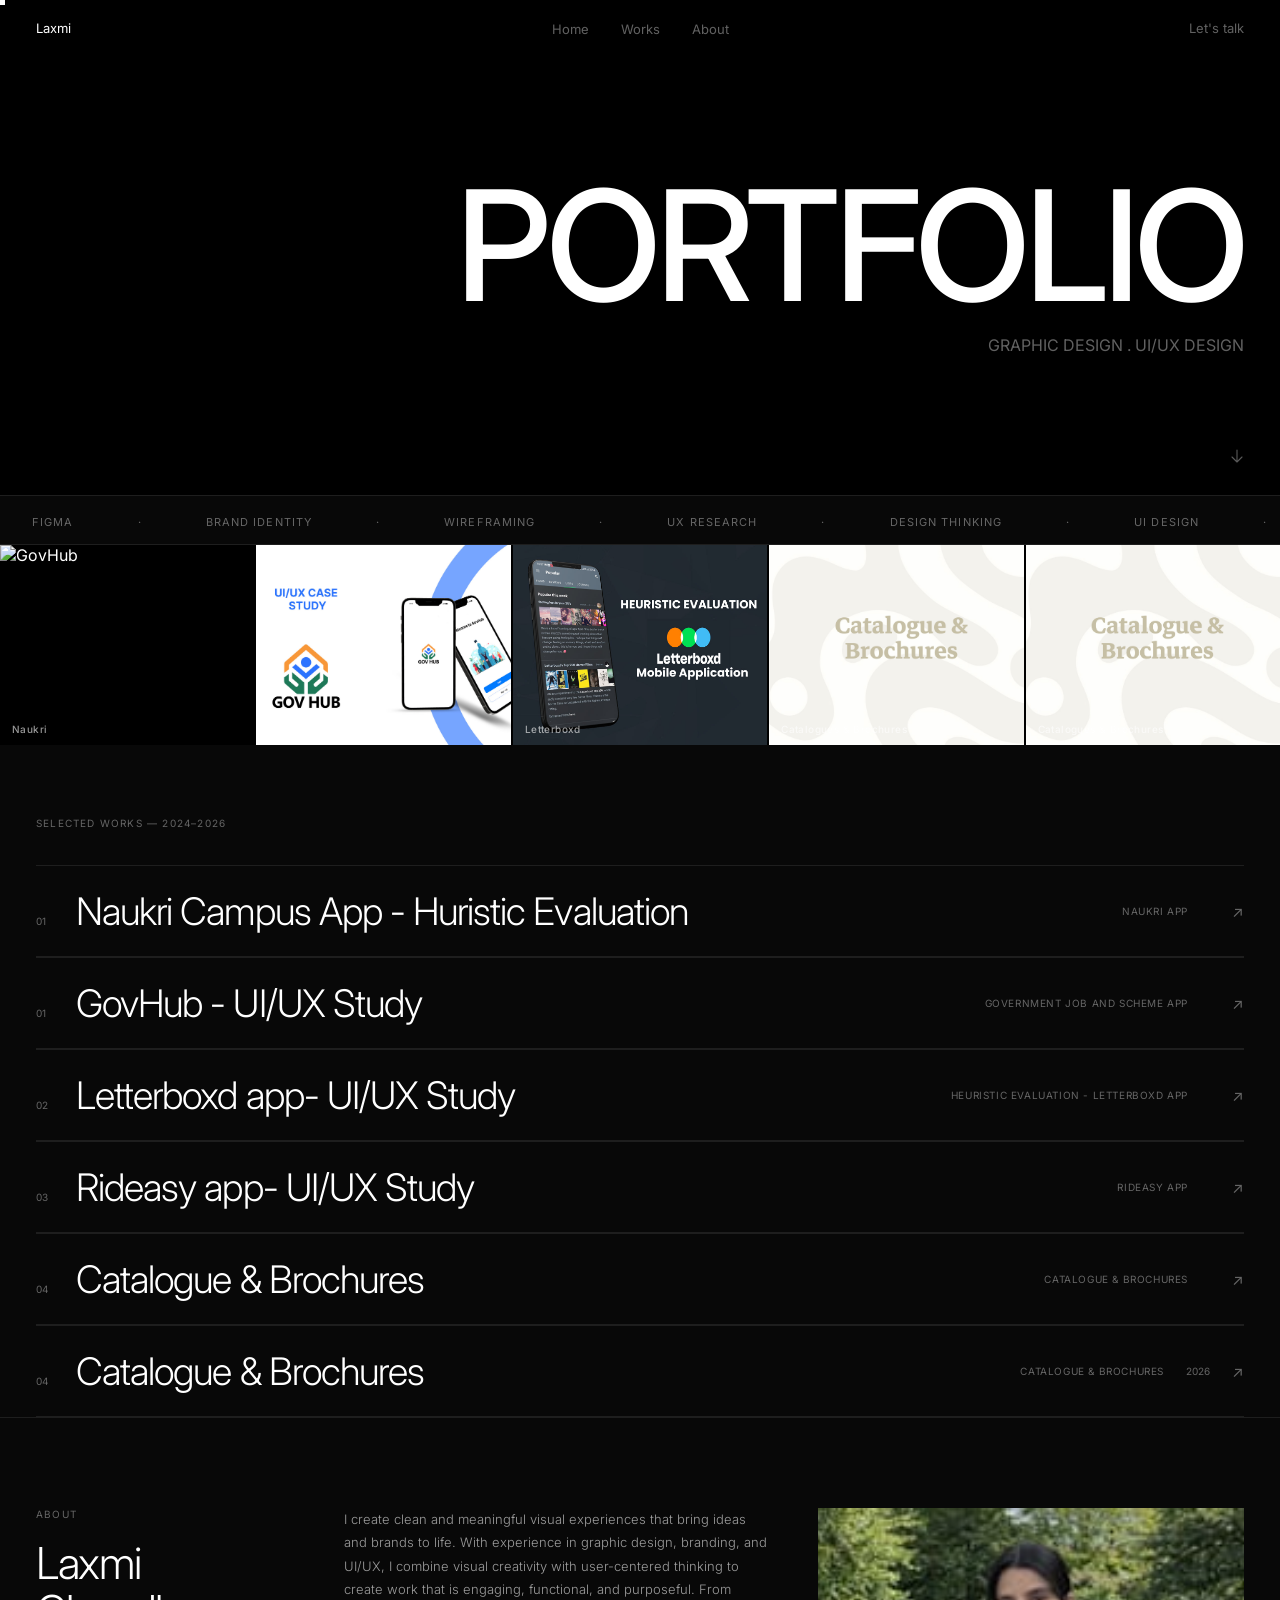
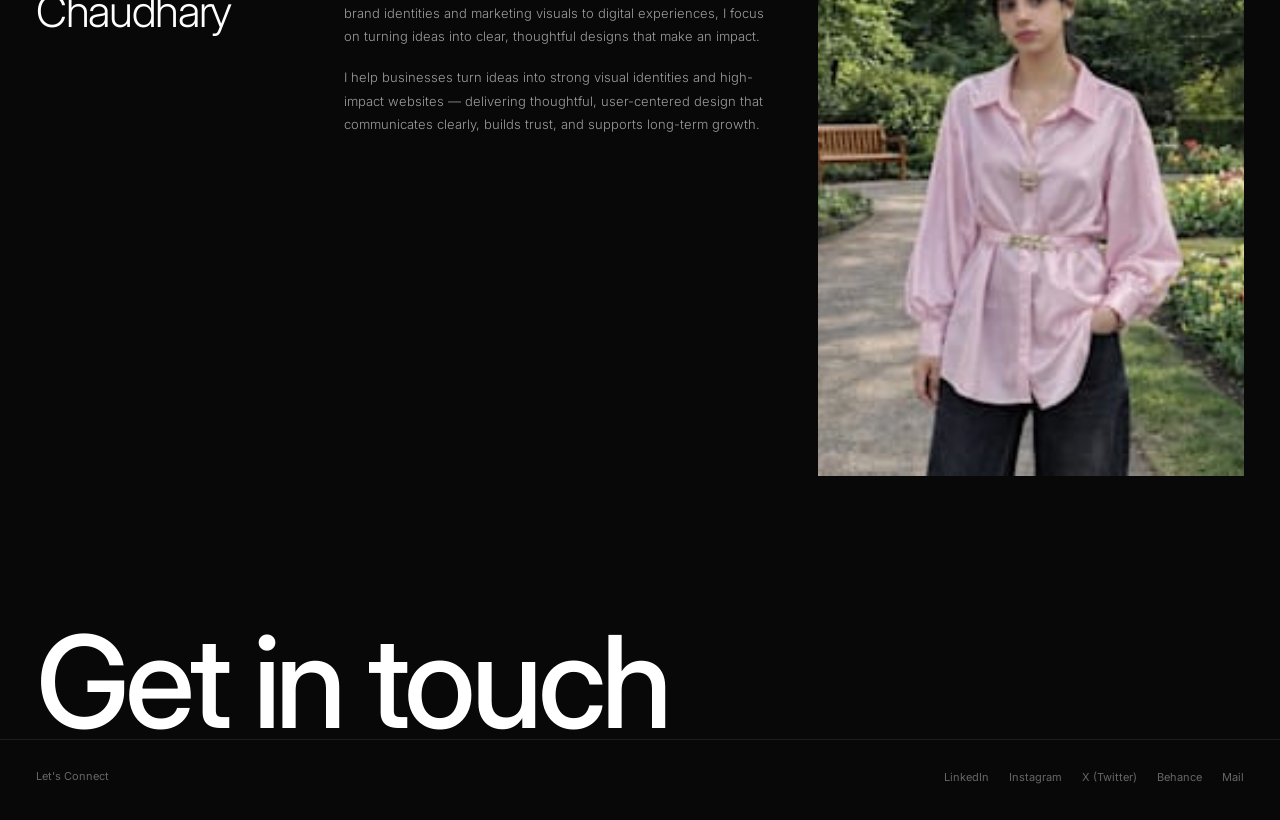
==== index.html @ df599e93 "push" ====
<!DOCTYPE html>
<html lang="en">

<head>
  <meta charset="UTF-8" />
  <meta name="viewport" content="width=device-width, initial-scale=1.0" />
  <title>Laxmi — Portfolio</title>
  <link href="https://fonts.googleapis.com/css2?family=Inter:ital,wght@0,200;0,300;0,400;0,500;0,600;1,300&display=swap"
    rel="stylesheet">
  <link rel="stylesheet" href="assets/style.css">

</head>

<body>

  <!-- CURSOR -->
  <div id="cur"><img id="cur-img" src="" alt="" /></div>

  <!-- NAV -->
  <nav>
    <a href="/Portfolio/index.html" class="n-logo">Laxmi</a>
    <ul class="n-links">
      <li><a href="/Portfolio/index.html">Home</a></li>
      <li><a href="#works">Works</a></li>
      <li><a href="#about">About</a></li>
    </ul>
    <a href="#contact" class="n-cta">Let's talk</a>
  </nav>

  <!-- ─── HERO ──────────────────────────────────────── -->
  <section class="hero">
    <div class="hero-big">PORTFOLIO</div>
    <p class="hero-desc">GRAPHIC DESIGN . UI/UX DESIGN</p>
    <!--<div class="hero-loc">Based in india</div>-->
    <div class="hero-arr">
      <svg width="14" height="14" viewBox="0 0 14 14" fill="none">
        <path d="M7 1v12M2 8l5 5 5-5" stroke="rgba(255,255,255,.35)" stroke-width="1.1" stroke-linecap="round"
          stroke-linejoin="round" />
      </svg>
    </div>
  </section>

  <!-- ─── MARQUEE ────────────────────────────────── -->
  <div class="marquee-wrap">
    <div class="marquee-track">
      <span>Figma</span><span>·</span>
      <span>Brand Identity</span><span>·</span>
      <span>Wireframing</span><span>·</span>
      <span>UX Research</span><span>·</span>
      <span>Design Thinking</span><span>·</span>
      <span>UI Design</span><span>·</span>
      <span>Brand collateral</span><span>·</span>
      <span>Adobe Photoshop</span><span>·</span>
      <span>Adobe illustartor</span><span>·</span>
      <span>Lovable</span><span>·</span>
      <span>UX Designer</span><span>·</span>
      <span>AI</span><span>·</span>
    </div>
  </div>

  <!-- ─── PROJECT THUMB STRIP ──────────────────────── -->
  <div class="thumb-strip rv">
   
    <a href="naukri app.html" data-img="naukri app 1.jpg?">
      <img src="naukri app 1.jpg?" alt="GovHub" />
      <span class="thumb-label">Naukri</span>
    </a>
    <a href="govhub.html" data-img="images/fd2479200313279.Y3JvcCwxNDI4LDExMTcsMTk0LDA.jpg?">
      <img src="images/fd2479200313279.Y3JvcCwxNDI4LDExMTcsMTk0LDA.jpg?width=600" alt="GovHub" />
      <span class="thumb-label">GovHub</span>
    </a>
    <a href="letterboxd.html" data-img="images/Screenshot 2026-09-23 135017.png?width=600">
      <img src="images/Screenshot 2026-09-23 135017.png?width=600" alt="letterboxd" />
      <span class="thumb-label">Letterboxd</span>
    </a>
    <a href="Catalogue.html" data-img="images/c && B.jpg?width=600">
      <img src="images/c && B.jpg?width=600" alt="Brand collateral" />
      <span class="thumb-label">Catalogues & Brochures</span>
    </a>
    <a href="brand.html" data-img="images/c && B.jpg?width=600">
      <img src="images/c && B.jpg?width=600" alt="Brand collateral" />
      <span class="thumb-label">Catalogues & Brochures</span>
    </a>
  </div>

  <!-- ─── WORKS LIST ─────────────────────────────── -->
  <section class="works" id="works">
    <div class="sec-label">Selected Works — 2024–2026</div>
    <a href="naukri app.html" data-img="images/naukri app 1.jpg">
    <div class="w-row rv" data-img="naukri app 1.jpg">
      <div class="w-left"><span class="w-num">01</span><span class="w-name">Naukri Campus App - Huristic Evaluation</span></div>
      <div class="w-right"><span class="w-cat"> Naukri App</span><span class="w-yr"></span><span
          class="w-arr">↗</span></div>
    </div>
    </a>

    <a href="govhub.html" data-img="images/fd2479200313279.Y3JvcCwxNDI4LDExMTcsMTk0LDA.jpg">
    <div class="w-row rv" data-img="images/fd2479200313279.Y3JvcCwxNDI4LDExMTcsMTk0LDA.jpg">
      <div class="w-left"><span class="w-num">01</span><span class="w-name">GovHub - UI/UX Study</span></div>
      <div class="w-right"><span class="w-cat"> Government Job and Scheme app </span><span class="w-yr"></span><span
          class="w-arr">↗</span></div>
    </div>
    </a>
    <a href="letterboxd.html" data-img="images/Screenshot 2026-09-23 135017.png">
    <div class="w-row rv" data-img="images/Screenshot 2026-09-23 135017.png">
      <div class="w-left"><span class="w-num">02</span><span class="w-name">Letterboxd app- UI/UX Study</span></div>
      <div class="w-right"><span class="w-cat"> Heuristic evaluation - Letterboxd app </span><span class="w-yr"></span><span
          class="w-arr">↗</span></div>
    </div>
    </a>
    <a href="rideasy.html" data-img="images/3.jpg">
    <div class="w-row rv" data-img="images/3.jpg">
      <div class="w-left"><span class="w-num">03</span><span class="w-name">Rideasy app- UI/UX Study</span></div>
      <div class="w-right"><span class="w-cat"> Rideasy app </span><span class="w-yr"></span><span
          class="w-arr">↗</span></div>
    </div>
    <a href="Catalogue.html" data-img="images/c && B.jpg">
    <div class="w-row rv" data-img="images/c && B.jpg">
      <div class="w-left"><span class="w-num">04</span><span class="w-name">Catalogue & Brochures </span></div>
      <div class="w-right"><span class="w-cat"> Catalogue & Brochures </span><span class="w-yr"></span><span
          class="w-arr">↗</span></div>
    </div>
    <a href="brand.html" data-img="images/c && B.jpg">
    <div class="w-row rv" data-img="images/c && B.jpg">
      <div class="w-left"><span class="w-num">04</span><span class="w-name">Catalogue & Brochures </span></div>
      <div class="w-right"><span class="w-cat"> Catalogue & Brochures </span><span class="w-yr">2026</span><span
          class="w-arr">↗</span></div>
    </div>
    
  </section>

  <!-- ─── ABOUT ──────────────────────────────────── -->
  <section class="about rv" id="about">
    <div class="about-left">
      <div class="about-tag">About</div>
      <h2 class="about-h">Laxmi<br>Chaudhary</h2>
    </div>
    <div>
      <p class="about-body" style="margin-bottom:18px;">I create clean and meaningful visual experiences that bring ideas and brands to life. With experience in graphic design, branding, and UI/UX, I combine visual creativity with user-centered thinking to create work that is engaging, functional, and purposeful.
                            From brand identities and marketing visuals to digital experiences, I focus on turning ideas into clear, thoughtful designs that make an impact.</p>
      <p class="about-body">I help businesses turn ideas into strong visual identities and high-impact websites —
        delivering thoughtful, user-centered design that communicates clearly, builds trust, and supports long-term
        growth.</p>
    </div>
    <div class="about-photo">
      <img src="images/6b232d9b-9104-4fe0-a307-7dd512881ced.jpg" alt="Laxmi" />
    </div>
  </section>

  <!-- ─── EXPERIENCE ─────────────────────────────── -->
  <!--<section class="exp rv">
  <h2 class="exp-h">Experience</h2>
  <div class="exp-row"><span class="exp-co">Framer</span><span class="exp-role">Lead Designer</span><span class="exp-yr">2026</span></div>
  <div class="exp-row"><span class="exp-co">Google</span><span class="exp-role">Art Director</span><span class="exp-yr">2024–2025</span></div>
  <div class="exp-row"><span class="exp-co">Open AI</span><span class="exp-role">Junior Designer</span><span class="exp-yr">2023</span></div>
  <div class="exp-row"><span class="exp-co">Meta</span><span class="exp-role">Art Director</span><span class="exp-yr">2021–2022</span></div>
</section>-->

  <!-- ─── CAPABILITIES ───────────────────────────── -->
  <!--<section class="cap rv">
  <div class="cap-header">
    <h2 class="cap-h">Capabilities</h2>
    <p class="cap-sub">Complete digital services delivering design, branding, and high-performance web solutions.</p>
  </div>
  <img class="cap-img" src="https://framerusercontent.com/images/MydMlxQIgoINoVMIXiej24KDJYU.png?width=1200" alt="Phone mockup"/>
  <div class="cap-grid">
    <div class="cap-card">
      <div class="cap-card-title">Branding</div>
      <div class="cap-card-desc">Strategic branding that builds clarity, consistency, and a strong visual identity.</div>
      <div class="cap-tags">
        <span class="cap-tag">Brand identity</span>
        <span class="cap-tag">Strategy</span>
        <span class="cap-tag">Competitive Analysis</span>
        <span class="cap-tag">Naming</span>
        <span class="cap-tag">Asset production</span>
      </div>
    </div>
    <div class="cap-card">
      <div class="cap-card-title">Web design</div>
      <div class="cap-card-desc">Clean, modern websites designed to showcase your brand clearly and drive conversions.</div>
      <div class="cap-tags">
        <span class="cap-tag">UX / UI Design</span>
        <span class="cap-tag">Accessibility</span>
        <span class="cap-tag">Landing Pages</span>
        <span class="cap-tag">Typography</span>
        <span class="cap-tag">Responsive layout</span>
        <span class="cap-tag">Motion Design</span>
      </div>
    </div>
    <div class="cap-card">
      <div class="cap-card-title">Development</div>
      <div class="cap-card-desc">Professional website development focused on performance, scalability, and seamless functionality.</div>
      <div class="cap-tags">
        <span class="cap-tag">Front-end / Back-end</span>
        <span class="cap-tag">CMS integration</span>
        <span class="cap-tag">E-commerce</span>
        <span class="cap-tag">Framer / Webflow</span>
        <span class="cap-tag">Payments</span>
        <span class="cap-tag">SEO setup</span>
      </div>
    </div>
  </div>
</section>-->

  <!-- ─── FULL IMAGE ─────────────────────────────── -->
  <!--<div class="full-img rv">
  <img src="https://framerusercontent.com/images/7fQMFMD5QdnC40mfV4b6jdM4A.png?width=1700" alt="Work"/>
</div>-->

  <!-- ─── TESTIMONIALS ──────────────────────────── -->
  <!--<section class="testi rv">
  <h2 class="testi-h">What Clients say</h2>
  <div class="testi-grid">
    <div class="testi-card">
      <p class="testi-text">"A highly skilled digital designer delivering clean, high-impact website and brand work. Reliable, detail-oriented, and easy to collaborate with — a valuable creative partner for any project."</p>
      <div class="testi-person">
        <img class="testi-avatar" src="https://framerusercontent.com/images/qUThTDyvXgu3yPNB5SbD0ZjoZRA.png?width=50" alt=""/>
        <div><div class="testi-name">Noah Miles</div><div class="testi-role">CEO — Awwwards</div></div>
      </div>
    </div>
    <div class="testi-card">
      <p class="testi-text">"Brings strong creative thinking and precision to every website and brand project. Communicates clearly, works efficiently, and delivers polished, modern design solutions consistently."</p>
      <div class="testi-person">
        <img class="testi-avatar" src="https://framerusercontent.com/images/zI3mvikjztKHVCX9j9vKwn4AhR4.png?width=50" alt=""/>
        <div><div class="testi-name">Whitney Wolfe</div><div class="testi-role">Co-founder — Framer</div></div>
      </div>
    </div>
    <div class="testi-card">
      <p class="testi-text">"Noah is a dependable digital designer with a great eye for visual detail and user experience. He turns ideas into effective, well-crafted brand and web outcomes that make a real impact."</p>
      <div class="testi-person">
        <img class="testi-avatar" src="https://framerusercontent.com/images/ZP4C9GA95QzvhKDEVLj7iu7RDM.png?width=50" alt=""/>
        <div><div class="testi-name">Safra Catz</div><div class="testi-role">CEO — Co-founder Framer</div></div>
      </div>
    </div>
  </div>
</section>-->

  <!-- ─── AWARDS ─────────────────────────────────── -->
  <!--<section class="awards rv">
  <h2 class="awards-h">Awards &amp; Recognitions</h2>
  <div class="award-row"><span class="award-org">Awwwards</span><span class="award-cat">( Site of the day )</span><span class="award-proj">Noah miles</span><span class="award-yr">2026</span></div>
  <div class="award-row"><span class="award-org">Awwwards</span><span class="award-cat">( Honorable mention )</span><span class="award-proj">Pixel</span><span class="award-yr">2025</span></div>
  <div class="award-row"><span class="award-org">Framer awards</span><span class="award-cat">( Site of the year )</span><span class="award-proj">Apex '24</span><span class="award-yr">2025</span></div>
  <div class="award-row"><span class="award-org">CSS Design Awards</span><span class="award-cat">( WOTD )</span><span class="award-proj">Olive</span><span class="award-yr">2025</span></div>
  <div class="award-row"><span class="award-org">Awwwards</span><span class="award-cat">( Site of the day )</span><span class="award-proj">Cole Template</span><span class="award-yr">2024</span></div>
</section>-->

  <!-- ─── FULL IMAGE 2 ───────────────────────────── -->
  <!--<div class="full-img rv">
  <img src="https://framerusercontent.com/images/lcDnIJcCjUabRvJAZ0MVQFdJ4.webp?width=1700" alt="Work"/>
</div>-->

  <!-- ─── ALL WORKS CTA ─────────────────────────── -->
  <!--<div class="all-works-wrap rv">
  <div class="all-works-bg">
    <img src="https://framerusercontent.com/images/GbxuU51wEE7LCbuWwP1icqnUMA.jpg?width=1920" alt=""/>
  </div>
  <div class="all-works-cta">
    <a href="#works" class="all-works-link">All works →</a>
  </div>
</div>-->

  <!-- ─── FOOTER BIG NAME ───────────────────────── -->
  <div class="footer-name-wrap rv">
    <div class="footer-big">Get in touch</div>
  </div>
  <div class="footer-bottom">
    <span class="footer-copy">Let's Connect</span>
    <div class="footer-links">
      <a href="https://www.linkedin.com/in/chaudharyylaxmi/" target="_blank">LinkedIn</a>
      <a href="https://www.instagram.com/" target="_blank">Instagram</a>
    <a href="https://www.x.com/" target="_blank">X (Twitter)</a>
    <a href="https://www.behance.net/" target="_blank">Behance</a>
      <a href="chaudharyylaxmi@gmail.com">Mail</a>
    </div>
  </div>
  <script src="assets/script.js"></script>
</body>

</html>
---- assets/style.css ----
*, *::before, *::after { box-sizing: border-box; margin: 0; padding: 0; }

:root {
  --bg: #080808;
  --text: #fff;
  --muted: rgba(255,255,255,0.38);
  --border: rgba(255,255,255,0.09);
  --f: 'Inter', system-ui, sans-serif;
}

html { scroll-behavior: smooth; }

body {
  background: var(--bg);
  color: var(--text);
  font-family: var(--f);
  -webkit-font-smoothing: antialiased;
  cursor: none;
  overflow-x: hidden;
}

a { color: inherit; text-decoration: none; cursor: none; }
img { display: block; }

/* ════════════════════════════════════════════
   CURSOR
════════════════════════════════════════════ */
#cur {
  position: fixed;
  width: 9px; height: 9px;
  background: #fff;
  pointer-events: none;
  z-index: 99999;
  transform: translate(-50%,-50%);
  transition:
    width  .5s cubic-bezier(.16,1,.3,1),
    height .5s cubic-bezier(.16,1,.3,1);
  overflow: hidden;
  will-change: left, top;
}
#cur.big { width: 110px; height: 110px; }
#cur img {
  width: 100%; height: 100%;
  object-fit: cover;
  opacity: 0;
  transition: opacity .3s ease;
  position: absolute; inset: 0;
}
#cur.big img { opacity: 1; }

/* ════════════════════════════════════════════
   NAV
════════════════════════════════════════════ */
nav {
  position: fixed; top: 0; left: 0; right: 0; z-index: 500;
  display: flex; align-items: center; justify-content: space-between;
  padding: 20px 36px;
}
.n-logo { font-size: 13px; font-weight: 400; }
.n-links {
  position: absolute; left: 50%; transform: translateX(-50%);
  display: flex; gap: 32px; list-style: none;
}
.n-links a { font-size: 13px; color: var(--muted); transition: color .2s; }
.n-links a:hover { color: #fff; }
.n-cta { font-size: 13px; color: var(--muted); transition: color .2s; }
.n-cta:hover { color: #fff; }

/* ════════════════════════════════════════════
   HERO — FINAL FIXED
════════════════════════════════════════════ */
.hero {
  height: auto;
  min-height: 55vh;
  position: relative;
  overflow: hidden;
  background: #000;
  display: flex;
  flex-direction: column;
  justify-content: center;
  padding: 100px 0 60px;
}

.hero-big {
  position: relative;
  right: auto;
  top: auto;
  transform: none;
  text-align: right;
  padding-right: 36px;
  padding-left: 36px;
  font-size: clamp(48px, 12vw, 160px);
  font-weight: 500;
  letter-spacing: -0.035em;
  line-height: .90;
  user-select: none;
}

.hero-desc {
  position: relative;
  right: auto;
  top: auto;
  text-align: right;
  padding-right: 36px;
  padding-left: 36px;
  margin-top: 16px;
  font-size: clamp(11px, 1.4vw, 16px);
  color: var(--muted);
  line-height: 1.75;
}

.hero-loc {
  position: absolute;
  bottom: 28px; left: 36px;
  font-size: 11px; color: var(--muted);
}

.hero-arr {
  position: absolute;
  bottom: 28px; right: 36px;
}
.hero-arr svg { animation: bob 2s ease infinite; }
@keyframes bob { 0%,100%{transform:translateY(0)} 50%{transform:translateY(5px)} }

/* ════════════════════════════════════════════
   MARQUEE / TICKER
════════════════════════════════════════════ */
.marquee-wrap {
  border-top: 1px solid var(--border);
  border-bottom: 1px solid var(--border);
  overflow: hidden;
  padding: 14px 0;
  white-space: nowrap;
}
.marquee-track {
  display: inline-flex;
  animation: marquee 18s linear infinite;
}
.marquee-track span {
  font-size: 11px; color: var(--muted);
  letter-spacing:.1em; text-transform:uppercase;
  padding: 0 32px;
}
@keyframes marquee { from{transform:translateX(0)} to{transform:translateX(-50%)} }

/* ════════════════════════════════════════════
   PROJECT THUMBNAILS STRIP
════════════════════════════════════════════ */
.thumb-strip {
  display: grid;
  grid-template-columns: repeat(5, 1fr);
  height: 200px;
  gap: 2px;
  background: #000;
}
.thumb-strip a {
  overflow: hidden;
  position: relative;
  display: block;
}
.thumb-strip img {
  width: 100%; height: 100%;
  object-fit: cover;
  transition: transform .6s cubic-bezier(.22,1,.36,1);
}
.thumb-strip a:hover img { transform: scale(1.06); }
.thumb-label {
  position: absolute;
  bottom: 10px; left: 12px;
  font-size: 10px; color: rgba(255,255,255,.6);
  font-weight: 500;
  letter-spacing: .04em;
}

/* ════════════════════════════════════════════
   WORKS LIST
════════════════════════════════════════════ */
.works { padding: 72px 36px 0; }
.sec-label {
  font-size: 10px; color: var(--muted);
  letter-spacing: .12em; text-transform: uppercase;
  margin-bottom: 36px;
}
.w-row {
  display: flex; align-items: center; justify-content: space-between;
  padding: 22px 0;
  border-bottom: 1px solid var(--border);
}
.w-row:first-of-type { border-top: 1px solid var(--border); }
.w-left { display: flex; align-items: baseline; gap: 18px; }
.w-num { font-size: 10px; color: var(--muted); width: 22px; flex-shrink: 0; }
.w-name {
  font-size: clamp(20px, 3vw, 38px);
  font-weight: 300; letter-spacing: -.025em;
}
.w-right { display: flex; align-items: center; gap: 22px; }
.w-cat { font-size: 10px; color: var(--muted); letter-spacing:.06em; text-transform:uppercase; }
.w-yr  { font-size: 10px; color: var(--muted); }
.w-arr { font-size: 15px; color: var(--muted); transition: transform .2s, color .2s; }
.w-row:hover .w-arr { transform: translate(3px,-3px); color:#fff; }

/* ════════════════════════════════════════════
   ABOUT SECTION
════════════════════════════════════════════ */
.about {
  padding: 90px 36px;
  border-top: 1px solid var(--border);
  display: grid;
  grid-template-columns: 260px 1fr 1fr;
  gap: 48px;
  align-items: start;
}
.about-tag {
  font-size: 10px; color: var(--muted);
  letter-spacing:.12em; text-transform:uppercase;
  margin-bottom: 20px;
}
.about-h {
  font-size: clamp(28px,4vw,44px);
  font-weight: 300;
  letter-spacing:-.03em;
  line-height: 1.08;
}
.about-body {
  font-size: 13px; font-weight: 300;
  color: rgba(255,255,255,.6);
  line-height: 1.8;
}
.about-photo {
  aspect-ratio: 3/4;
  overflow: hidden;
}
.about-photo img { width:100%; height:100%; object-fit:cover; }

/* ════════════════════════════════════════════
   FOOTER / BIG NAME
════════════════════════════════════════════ */
.footer-name-wrap {
  padding: 60px 36px 0;
  overflow: hidden;
}
.footer-big {
  font-size: clamp(40px, 10vw, 160px);
  font-weight: 500;
  letter-spacing:-.04em;
  line-height:.88;
  white-space: nowrap;
}
.footer-bottom {
  display: flex; justify-content:space-between; align-items:flex-end;
  padding: 24px 36px 36px;
  border-top: 1px solid var(--border);
}
.footer-links { display:flex; gap:20px; flex-wrap: wrap; }
.footer-links a { font-size:11px; color:var(--muted); transition:color .2s; }
.footer-links a:hover { color:#fff; }
.footer-copy { font-size:11px; color:var(--muted); }

/* ════════════════════════════════════════════
   SCROLL REVEAL
════════════════════════════════════════════ */
.rv { opacity:0; transform:translateY(22px); transition:opacity .65s ease, transform .65s ease; }
.rv.in { opacity:1; transform:none; }

/* ════════════════════════════════════════════
   RESPONSIVE — MOBILE
════════════════════════════════════════════ */
@media(max-width: 768px){
  nav { padding: 16px 20px; }
  nav .n-links { display: none; }

  .hero {
    min-height: 60vh;
    padding: 80px 0 50px;
  }
  .hero-big {
    font-size: clamp(36px, 14vw, 80px);
    padding-right: 20px;
    padding-left: 20px;
  }
  .hero-desc {
    font-size: clamp(11px, 3.5vw, 15px);
    padding-right: 20px;
    padding-left: 20px;
    margin-top: 12px;
  }
  .hero-arr { bottom: 20px; right: 20px; }

  .thumb-strip {
    grid-template-columns: repeat(3, 1fr);
    height: 140px;
  }

  .works { padding: 48px 20px 0; }
  .w-cat, .w-yr { display: none; }

  .about {
    grid-template-columns: 1fr;
    padding: 60px 20px;
    gap: 32px;
  }

  .footer-name-wrap { padding: 40px 20px 0; }
  .footer-bottom {
    flex-direction: column;
    align-items: flex-start;
    gap: 16px;
    padding: 20px 20px 32px;
  }
}

@media(max-width: 480px){
  .hero {
    min-height: 50vh;
  }
  .hero-big {
    font-size: clamp(30px, 13vw, 56px);
  }
  .hero-desc {
    font-size: 11px;
  }
  .thumb-strip {
    grid-template-columns: repeat(2, 1fr);
    height: 120px;
  }
}

@media(prefers-reduced-motion: reduce){
  .rv { transition:none; opacity:1; transform:none; }
  .hero-arr svg { animation:none; }
  .marquee-track { animation:none; }
}
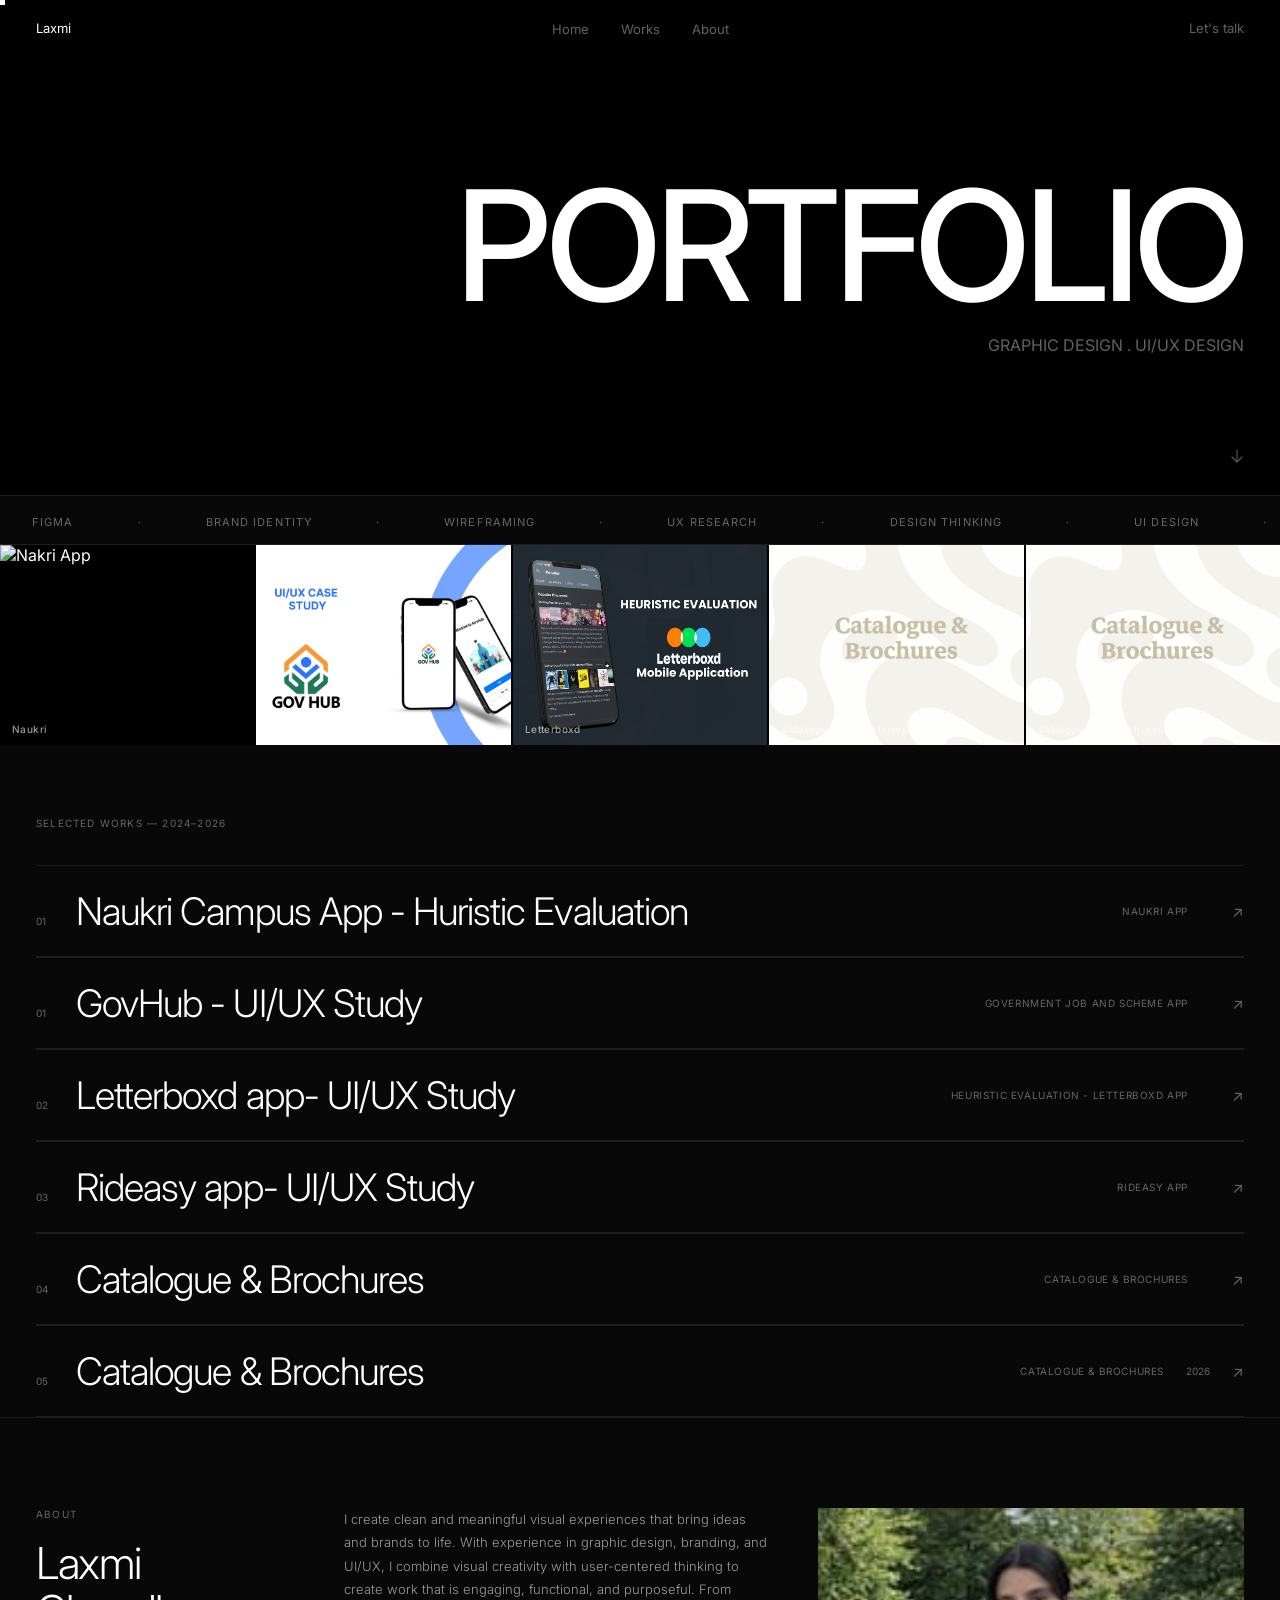
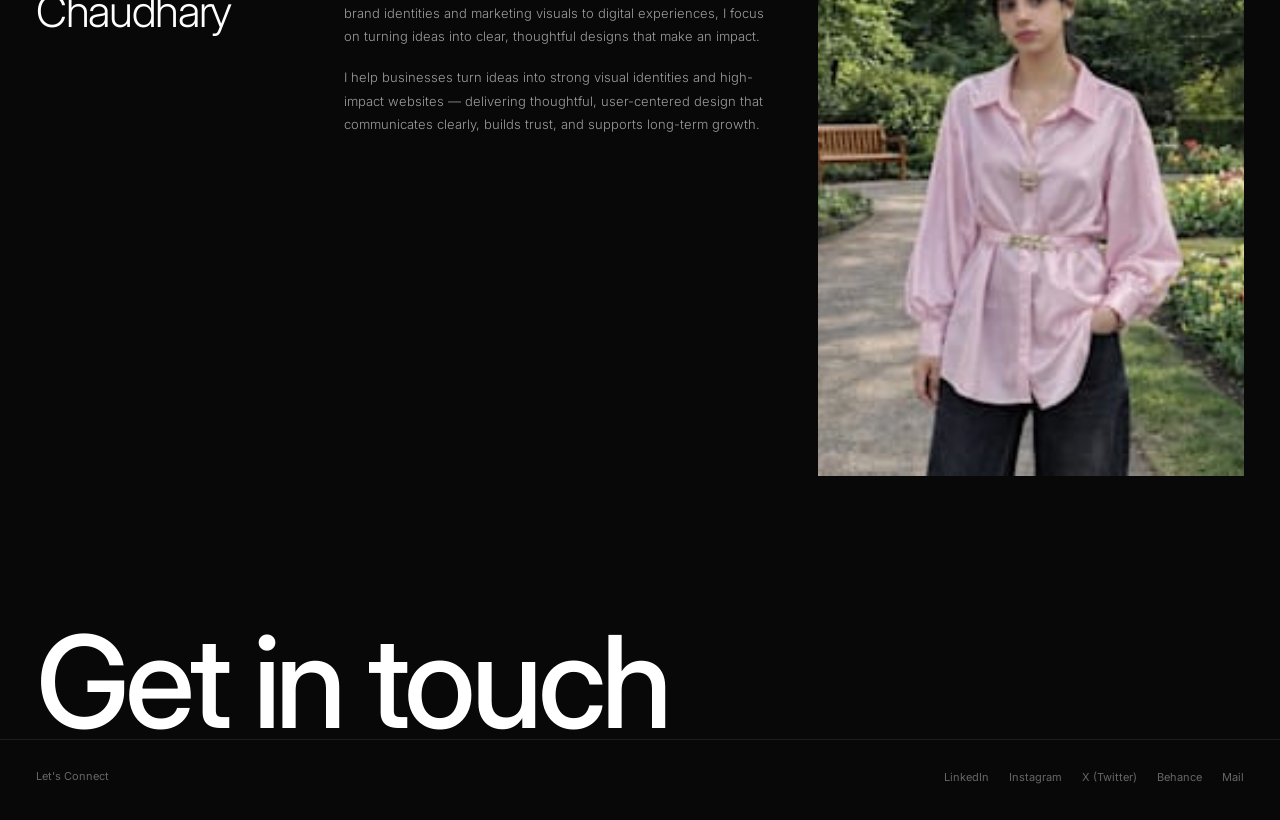
==== commit 248ee0d0: "push" ====
--- a/index.html
+++ b/index.html
@@ -61,8 +61,8 @@
   <!-- ─── PROJECT THUMB STRIP ──────────────────────── -->
   <div class="thumb-strip rv">
    
-    <a href="naukri app.html" data-img="naukri app 1.jpg?">
-      <img src="naukri app 1.jpg?" alt="GovHub" />
+    <a href="naukri app.html" data-img="naukri-app-1.jpg?">
+      <img src="naukri-app-1.jpg?" alt="Nakri App" />
       <span class="thumb-label">Naukri</span>
     </a>
     <a href="govhub.html" data-img="images/fd2479200313279.Y3JvcCwxNDI4LDExMTcsMTk0LDA.jpg?">
@@ -86,8 +86,8 @@
   <!-- ─── WORKS LIST ─────────────────────────────── -->
   <section class="works" id="works">
     <div class="sec-label">Selected Works — 2024–2026</div>
-    <a href="naukri app.html" data-img="images/naukri app 1.jpg">
-    <div class="w-row rv" data-img="naukri app 1.jpg">
+    <a href="naukri app.html" data-img="images/naukri-app-1.jpg">
+    <div class="w-row rv" data-img="naukri-app-1.jpg">
       <div class="w-left"><span class="w-num">01</span><span class="w-name">Naukri Campus App - Huristic Evaluation</span></div>
       <div class="w-right"><span class="w-cat"> Naukri App</span><span class="w-yr"></span><span
           class="w-arr">↗</span></div>
@@ -122,7 +122,7 @@
     </div>
     <a href="brand.html" data-img="images/c && B.jpg">
     <div class="w-row rv" data-img="images/c && B.jpg">
-      <div class="w-left"><span class="w-num">04</span><span class="w-name">Catalogue & Brochures </span></div>
+      <div class="w-left"><span class="w-num">05</span><span class="w-name">Catalogue & Brochures </span></div>
       <div class="w-right"><span class="w-cat"> Catalogue & Brochures </span><span class="w-yr">2026</span><span
           class="w-arr">↗</span></div>
     </div>
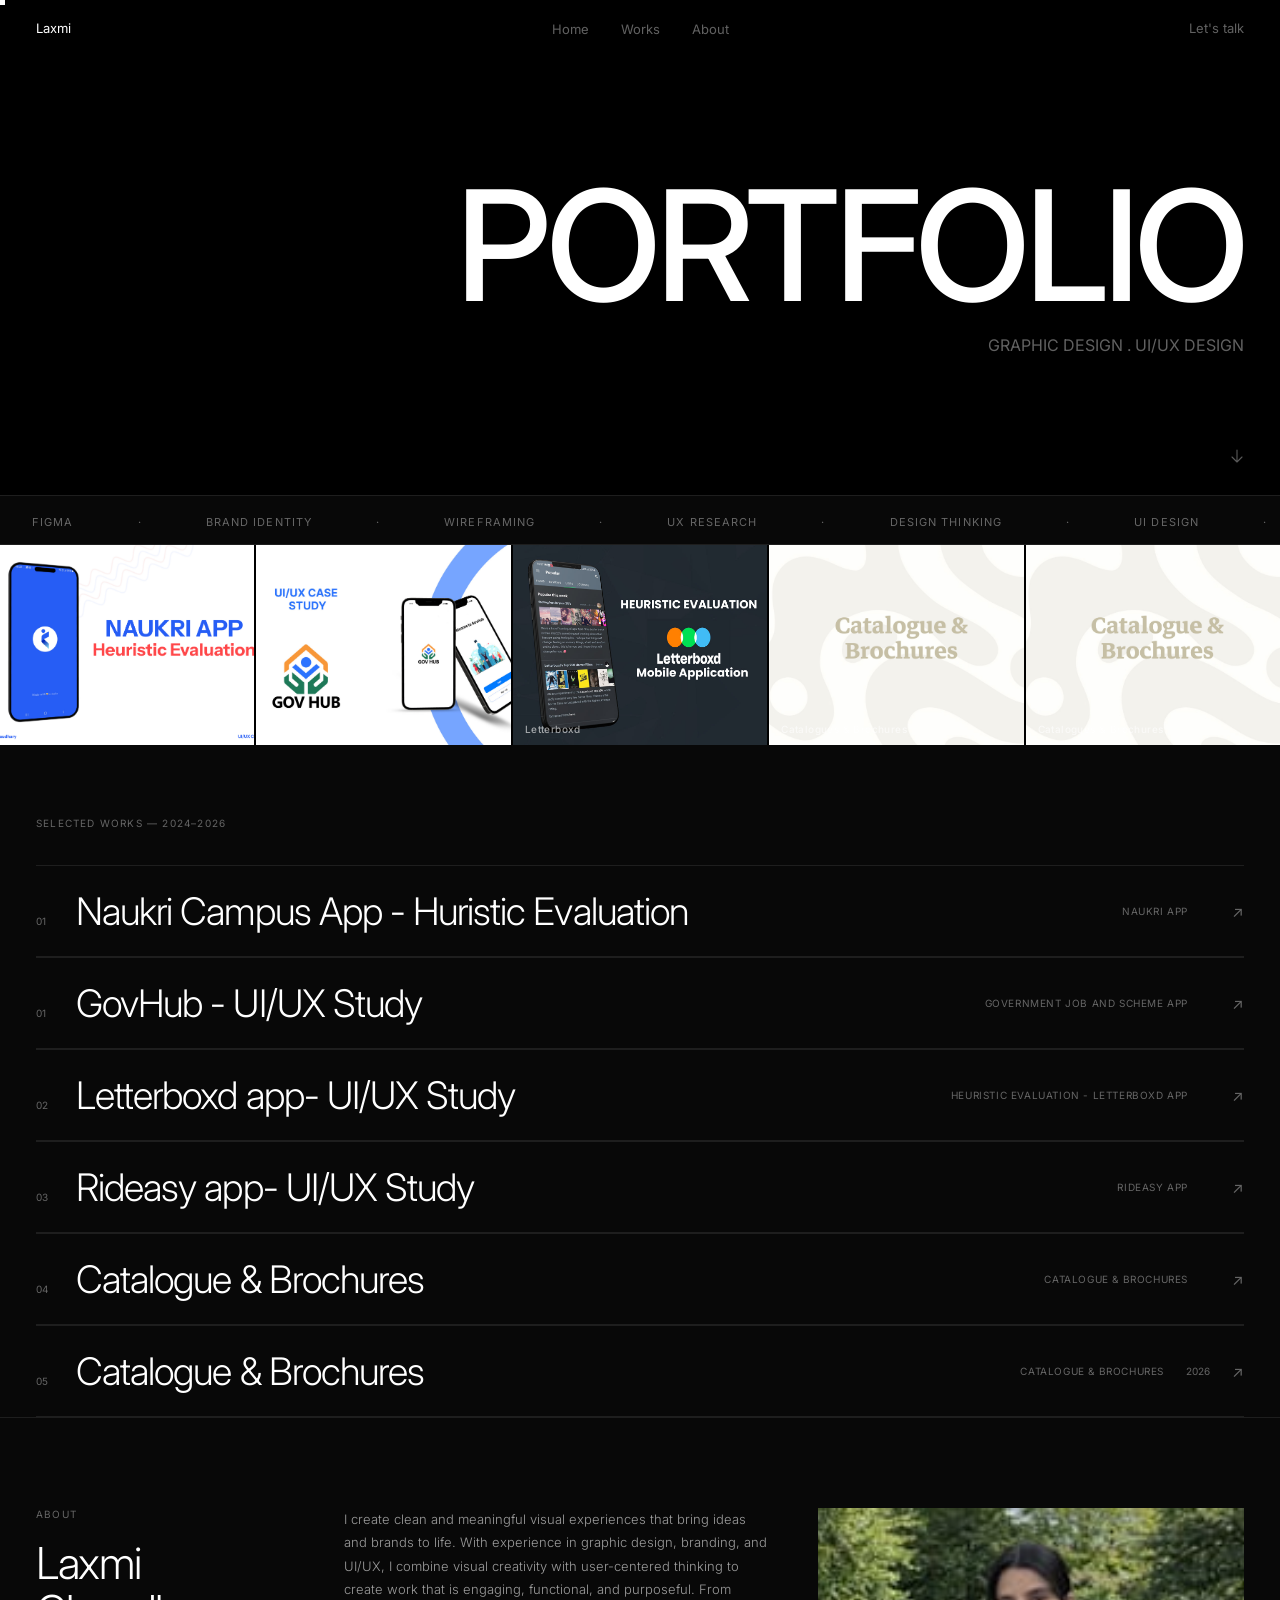
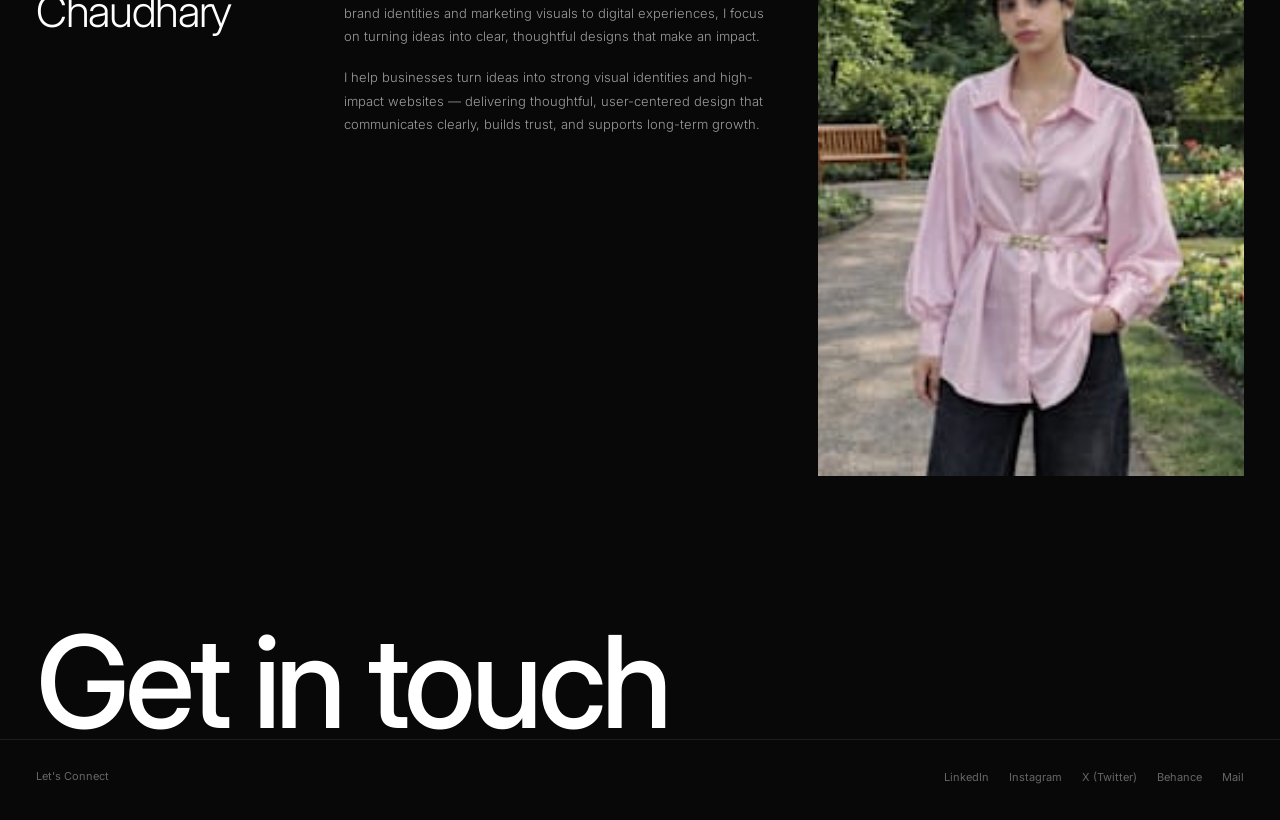
==== commit 9c74b872: "push" ====
--- a/index.html
+++ b/index.html
@@ -62,7 +62,7 @@
   <div class="thumb-strip rv">
    
     <a href="naukri app.html" data-img="naukri-app-1.jpg?">
-      <img src="naukri-app-1.jpg?" alt="Nakri App" />
+      <img src="images/naukri-app-1.jpg" alt="Naukri App" />
       <span class="thumb-label">Naukri</span>
     </a>
     <a href="govhub.html" data-img="images/fd2479200313279.Y3JvcCwxNDI4LDExMTcsMTk0LDA.jpg?">
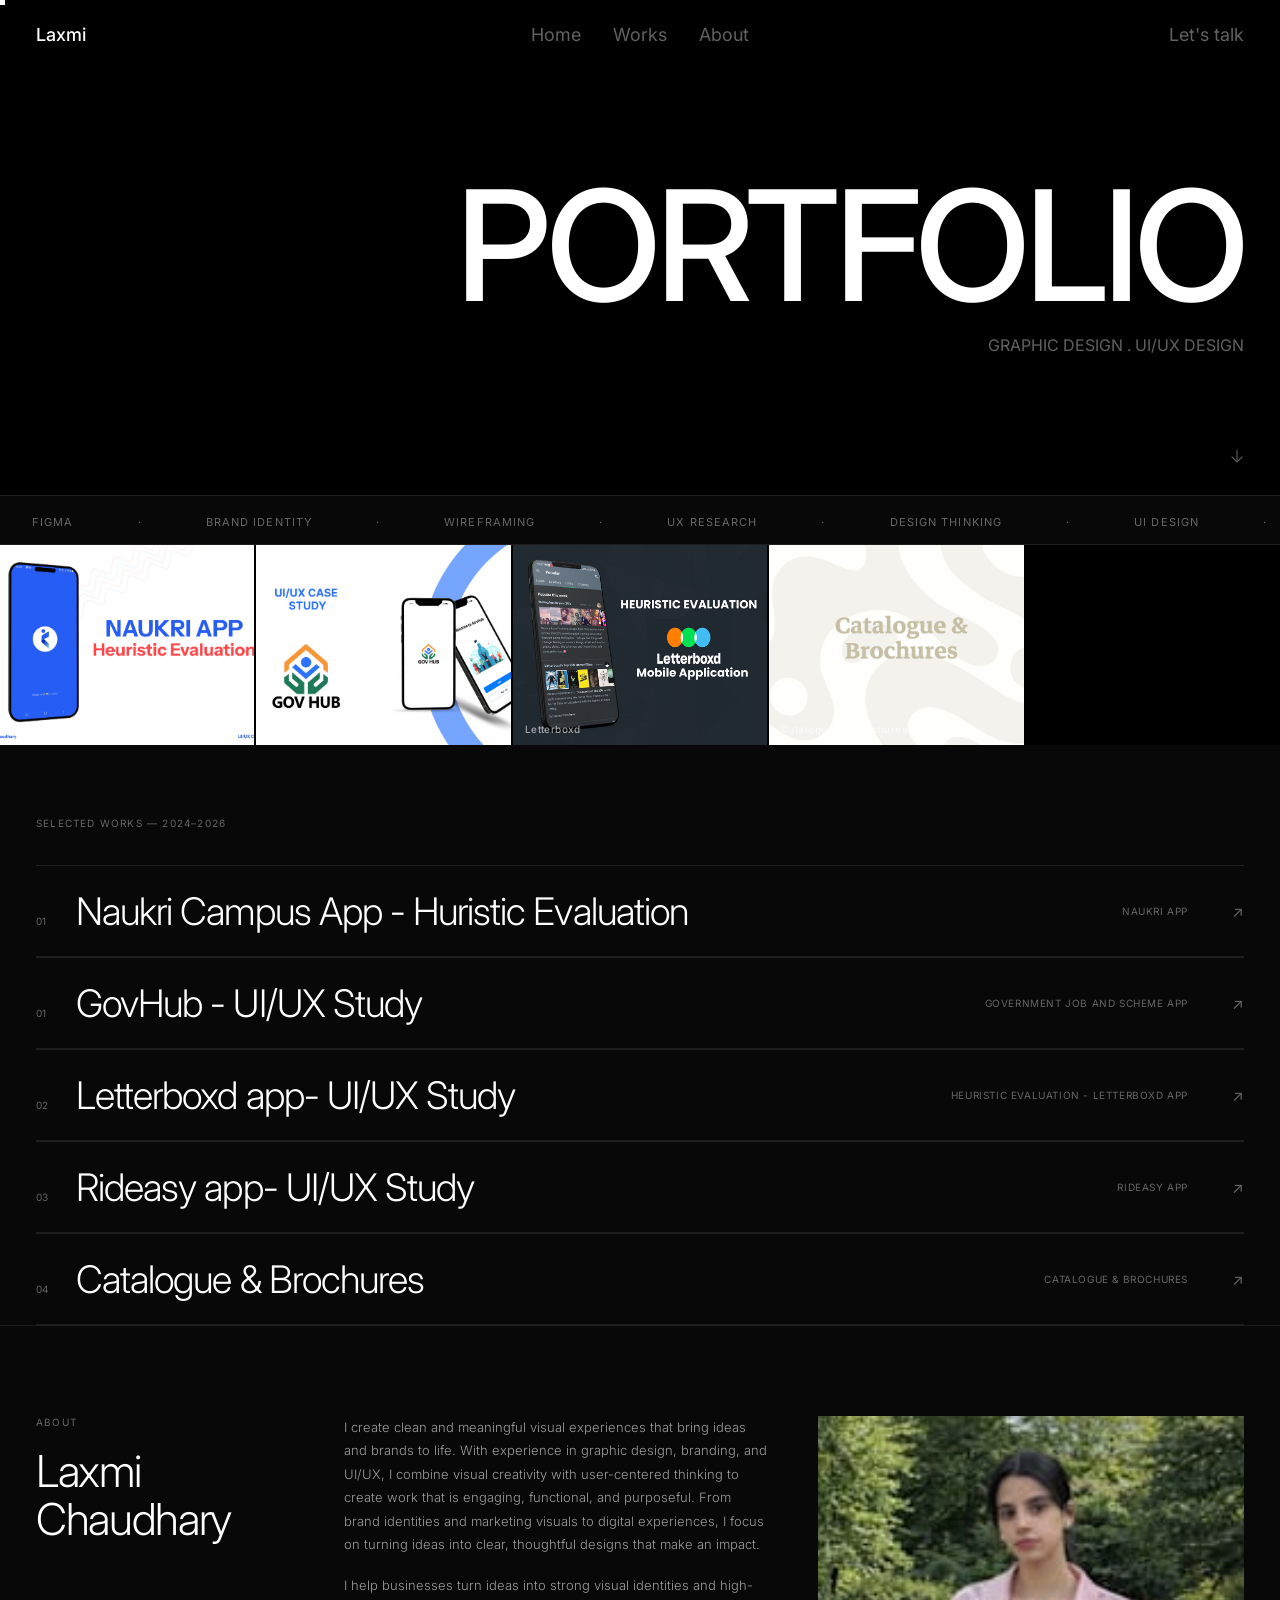
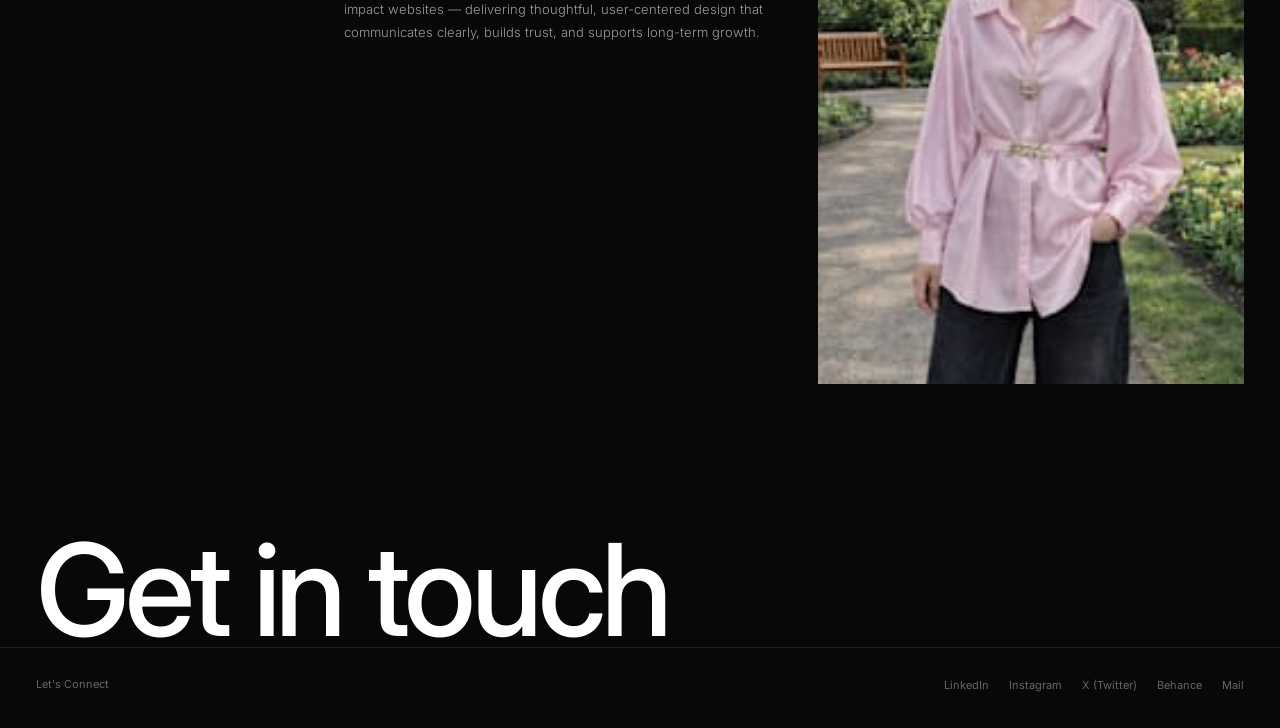
==== commit ed14795f: "push" ====
--- a/index.html
+++ b/index.html
@@ -77,17 +77,13 @@
       <img src="images/c && B.jpg?width=600" alt="Brand collateral" />
       <span class="thumb-label">Catalogues & Brochures</span>
     </a>
-    <a href="brand.html" data-img="images/c && B.jpg?width=600">
-      <img src="images/c && B.jpg?width=600" alt="Brand collateral" />
-      <span class="thumb-label">Catalogues & Brochures</span>
-    </a>
   </div>
 
   <!-- ─── WORKS LIST ─────────────────────────────── -->
   <section class="works" id="works">
     <div class="sec-label">Selected Works — 2024–2026</div>
     <a href="naukri app.html" data-img="images/naukri-app-1.jpg">
-    <div class="w-row rv" data-img="naukri-app-1.jpg">
+    <div class="w-row rv" data-img="images/naukri-app-1.jpg">
       <div class="w-left"><span class="w-num">01</span><span class="w-name">Naukri Campus App - Huristic Evaluation</span></div>
       <div class="w-right"><span class="w-cat"> Naukri App</span><span class="w-yr"></span><span
           class="w-arr">↗</span></div>
@@ -120,13 +116,6 @@
       <div class="w-right"><span class="w-cat"> Catalogue & Brochures </span><span class="w-yr"></span><span
           class="w-arr">↗</span></div>
     </div>
-    <a href="brand.html" data-img="images/c && B.jpg">
-    <div class="w-row rv" data-img="images/c && B.jpg">
-      <div class="w-left"><span class="w-num">05</span><span class="w-name">Catalogue & Brochures </span></div>
-      <div class="w-right"><span class="w-cat"> Catalogue & Brochures </span><span class="w-yr">2026</span><span
-          class="w-arr">↗</span></div>
-    </div>
-    
   </section>
 
   <!-- ─── ABOUT ──────────────────────────────────── -->
--- a/assets/style.css
+++ b/assets/style.css
@@ -54,16 +54,16 @@
 nav {
   position: fixed; top: 0; left: 0; right: 0; z-index: 500;
   display: flex; align-items: center; justify-content: space-between;
-  padding: 20px 36px;
-}
-.n-logo { font-size: 13px; font-weight: 400; }
+  padding: 24px 36px;
+}
+.n-logo { font-size: 18px; font-weight: 500; }
 .n-links {
   position: absolute; left: 50%; transform: translateX(-50%);
   display: flex; gap: 32px; list-style: none;
 }
-.n-links a { font-size: 13px; color: var(--muted); transition: color .2s; }
+.n-links a { font-size: 18px; color: var(--muted); transition: color .2s; }
 .n-links a:hover { color: #fff; }
-.n-cta { font-size: 13px; color: var(--muted); transition: color .2s; }
+.n-cta { font-size: 18px; color: var(--muted); transition: color .2s; }
 .n-cta:hover { color: #fff; }
 
 /* ════════════════════════════════════════════
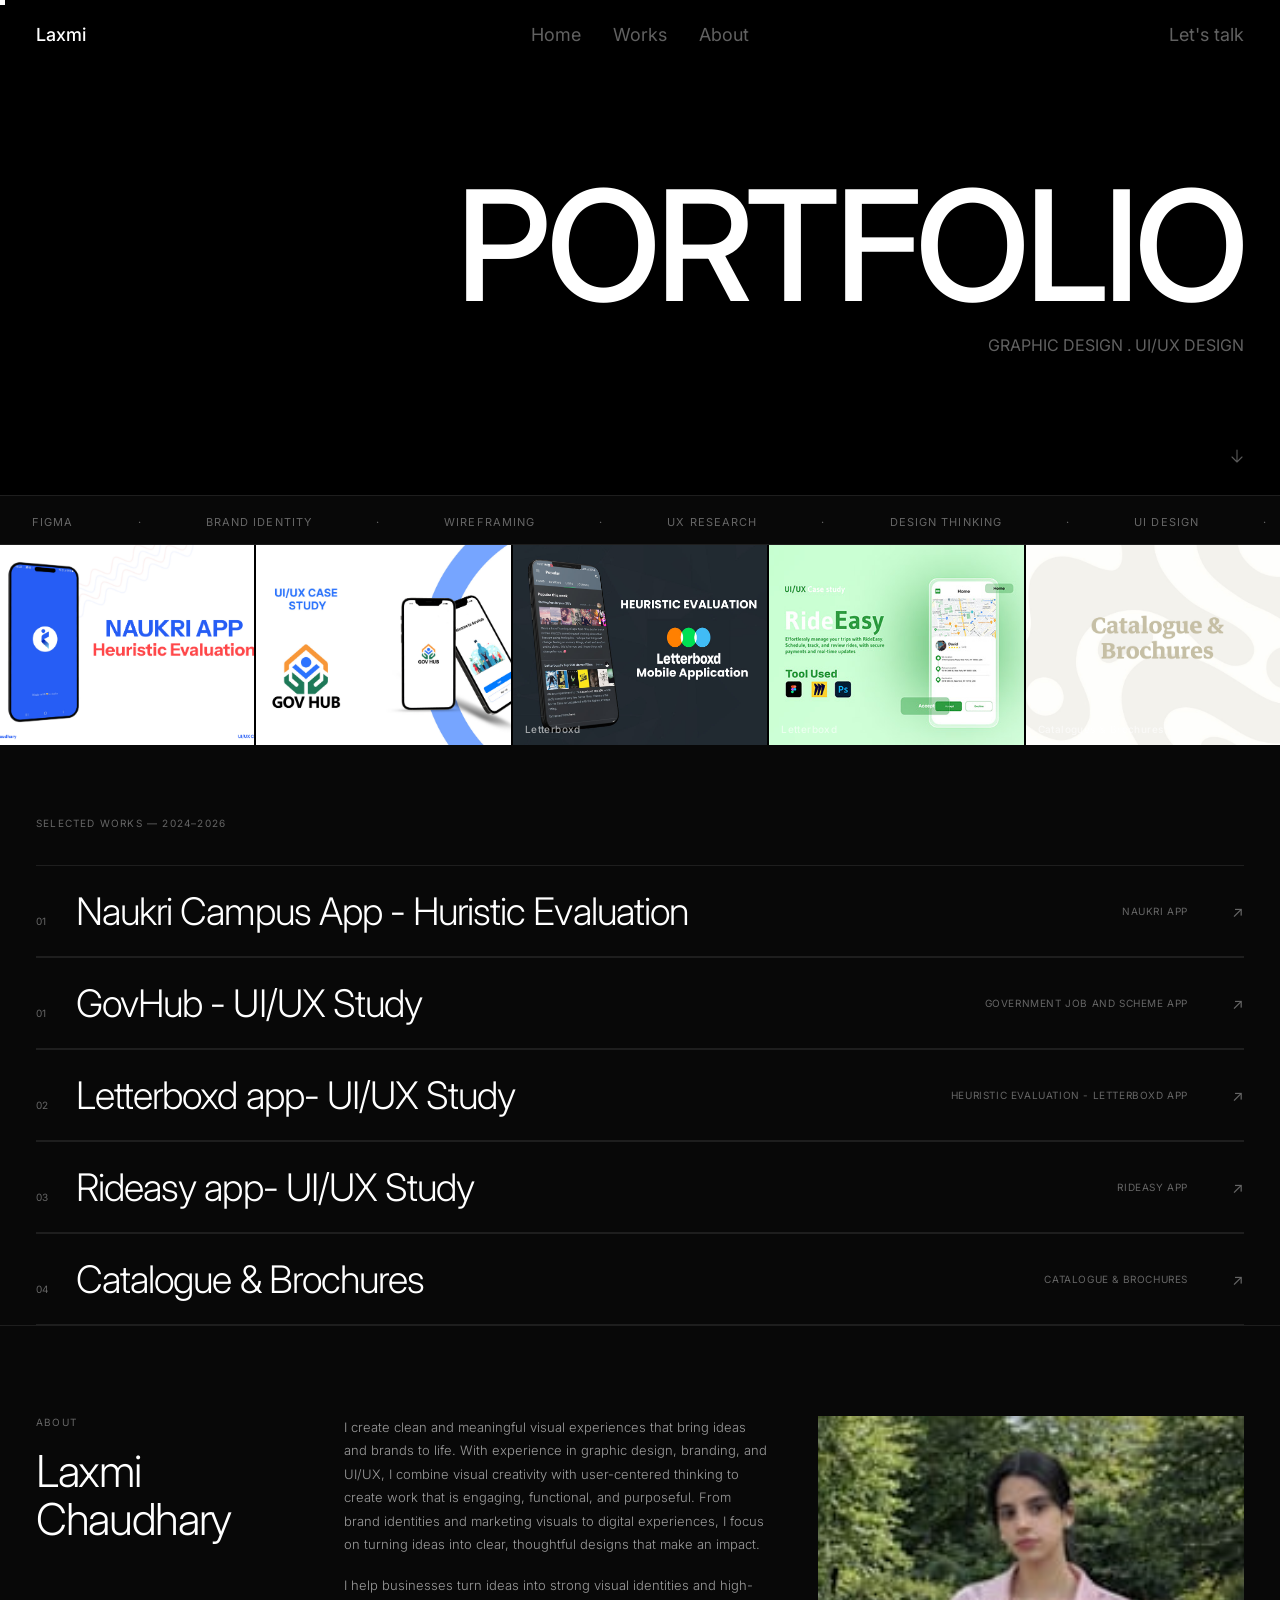
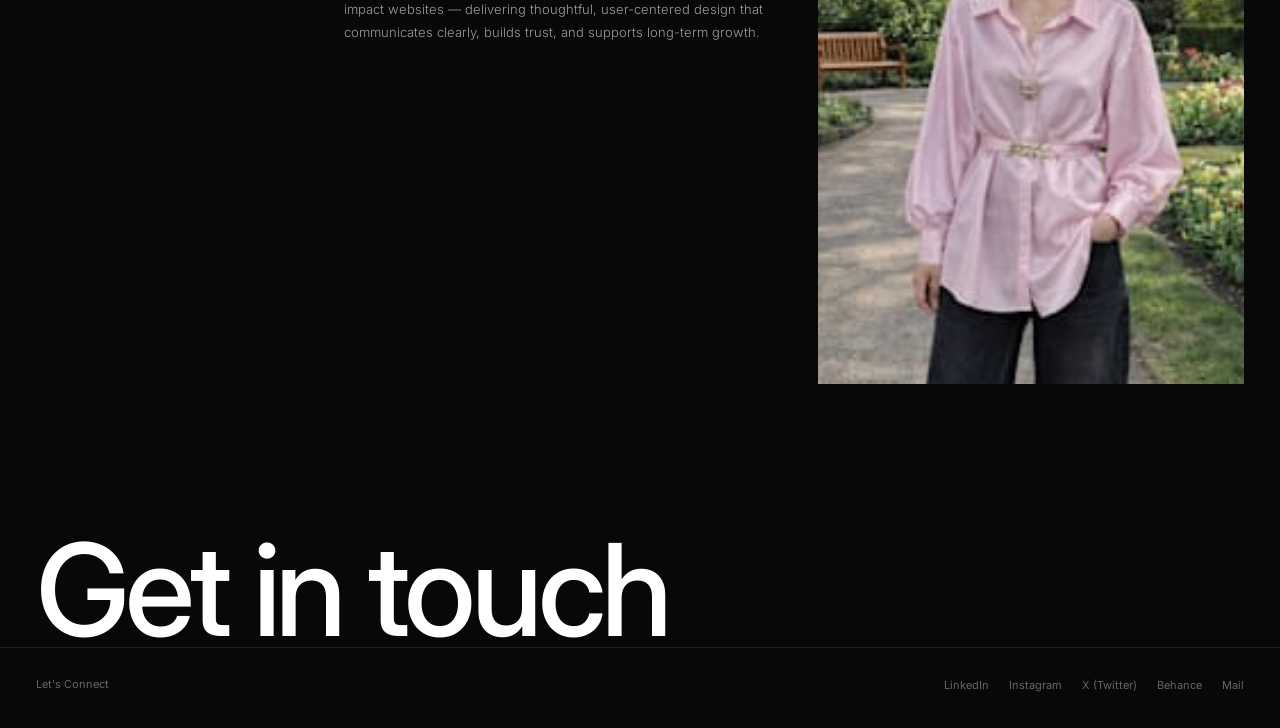
==== commit 1e93cbbc: "main" ====
--- a/index.html
+++ b/index.html
@@ -61,16 +61,20 @@
   <!-- ─── PROJECT THUMB STRIP ──────────────────────── -->
   <div class="thumb-strip rv">
    
-    <a href="naukri app.html" data-img="naukri-app-1.jpg?">
+    <a href="naukri app.html" data-img="naukri-app-1.jpg">
       <img src="images/naukri-app-1.jpg" alt="Naukri App" />
       <span class="thumb-label">Naukri</span>
     </a>
-    <a href="govhub.html" data-img="images/fd2479200313279.Y3JvcCwxNDI4LDExMTcsMTk0LDA.jpg?">
+    <a href="govhub.html" data-img="images/fd2479200313279.Y3JvcCwxNDI4LDExMTcsMTk0LDA.jpg">
       <img src="images/fd2479200313279.Y3JvcCwxNDI4LDExMTcsMTk0LDA.jpg?width=600" alt="GovHub" />
       <span class="thumb-label">GovHub</span>
     </a>
     <a href="letterboxd.html" data-img="images/Screenshot 2026-09-23 135017.png?width=600">
       <img src="images/Screenshot 2026-09-23 135017.png?width=600" alt="letterboxd" />
+      <span class="thumb-label">Letterboxd</span>
+    </a>
+    <a href="rideasy.html" data-img="images/3.jpg">
+      <img src="images/3.jpg" alt="letterboxd" />
       <span class="thumb-label">Letterboxd</span>
     </a>
     <a href="Catalogue.html" data-img="images/c && B.jpg?width=600">
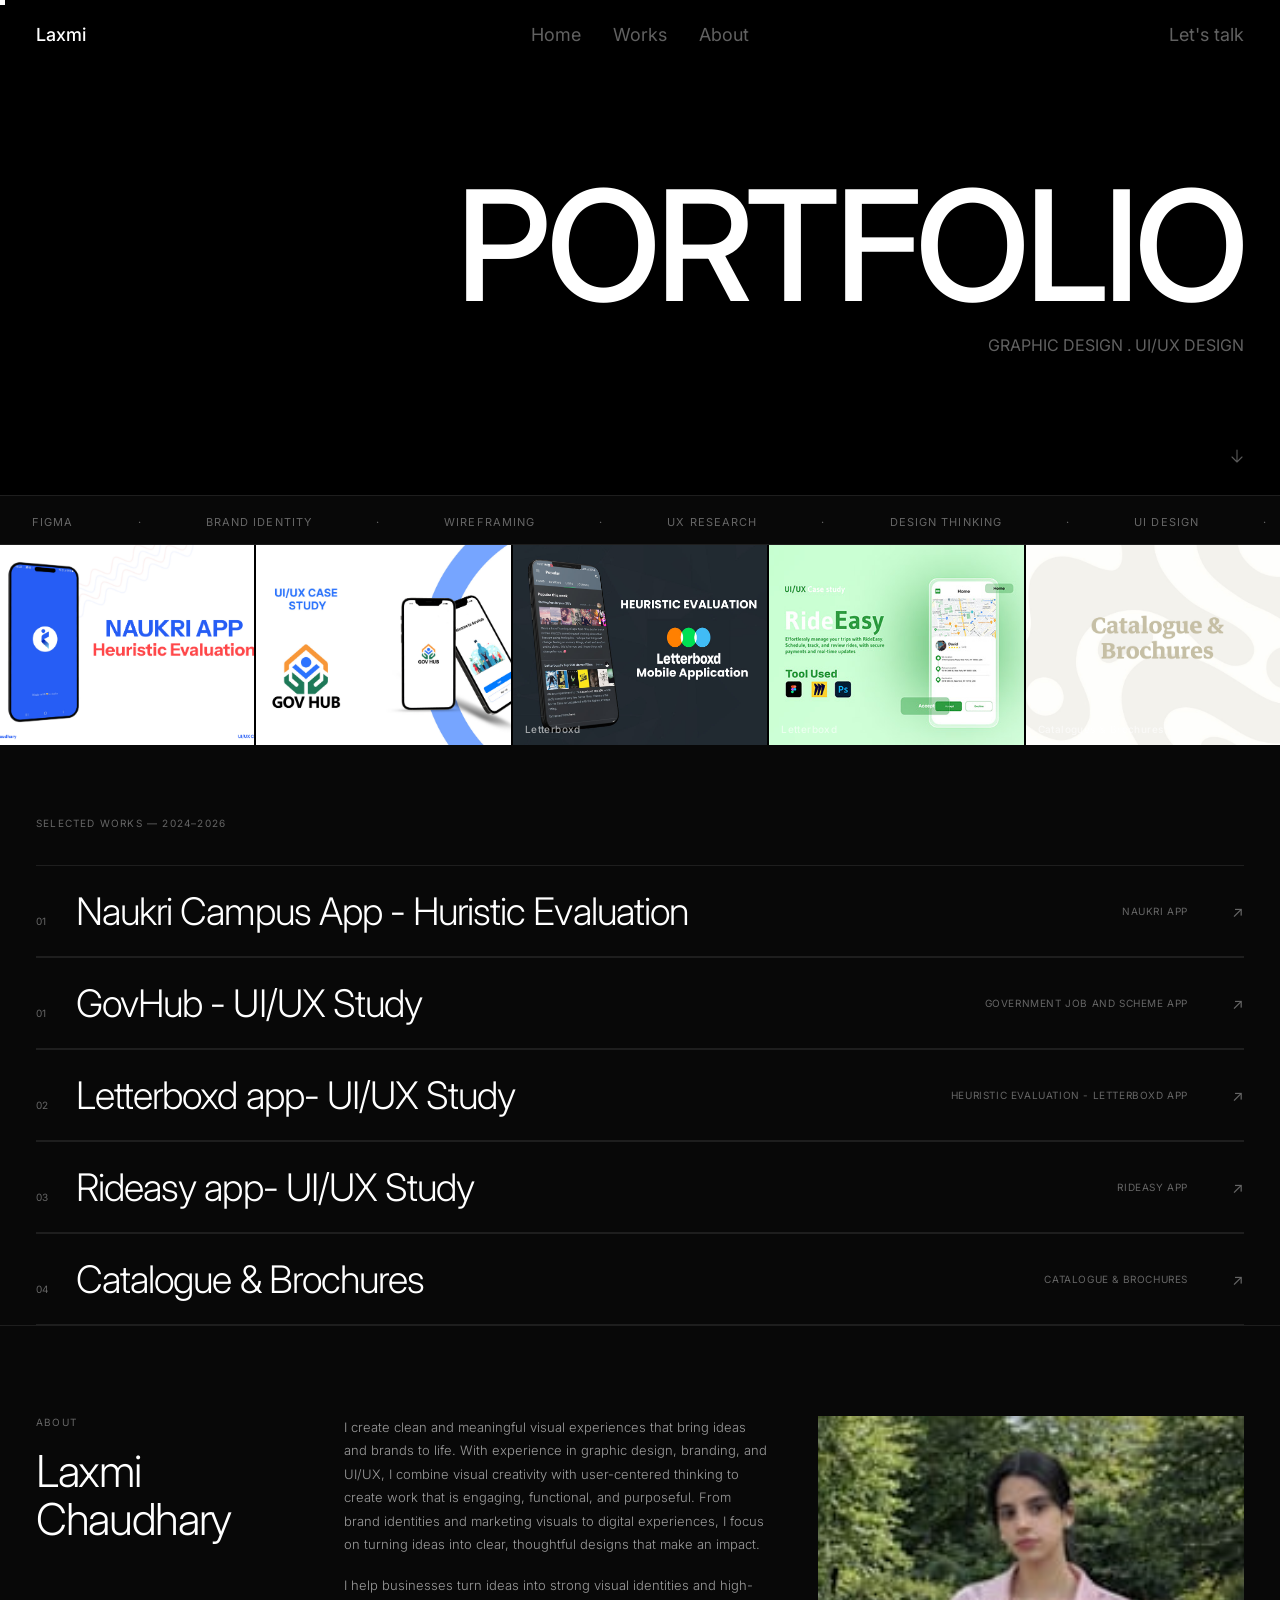
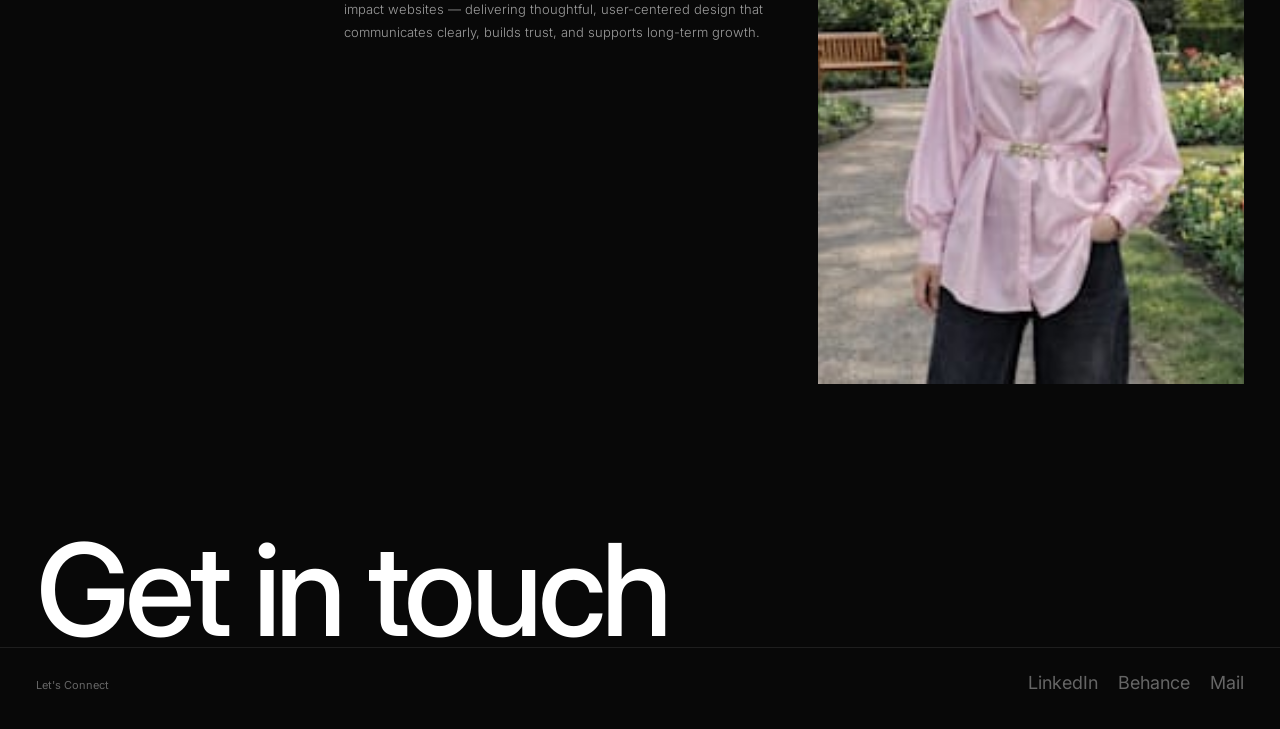
==== commit 74ef7add: "main" ====
--- a/index.html
+++ b/index.html
@@ -261,10 +261,8 @@
     <span class="footer-copy">Let's Connect</span>
     <div class="footer-links">
       <a href="https://www.linkedin.com/in/chaudharyylaxmi/" target="_blank">LinkedIn</a>
-      <a href="https://www.instagram.com/" target="_blank">Instagram</a>
-    <a href="https://www.x.com/" target="_blank">X (Twitter)</a>
-    <a href="https://www.behance.net/" target="_blank">Behance</a>
-      <a href="chaudharyylaxmi@gmail.com">Mail</a>
+      <a href="https://www.behance.net/" target="_blank">Behance</a>
+      <a href="laxmidesign12.com">Mail</a>
     </div>
   </div>
   <script src="assets/script.js"></script>
--- a/assets/style.css
+++ b/assets/style.css
@@ -252,7 +252,7 @@
   border-top: 1px solid var(--border);
 }
 .footer-links { display:flex; gap:20px; flex-wrap: wrap; }
-.footer-links a { font-size:11px; color:var(--muted); transition:color .2s; }
+.footer-links a { font-size:18px; color:var(--muted); transition:color .2s; }
 .footer-links a:hover { color:#fff; }
 .footer-copy { font-size:11px; color:var(--muted); }
 
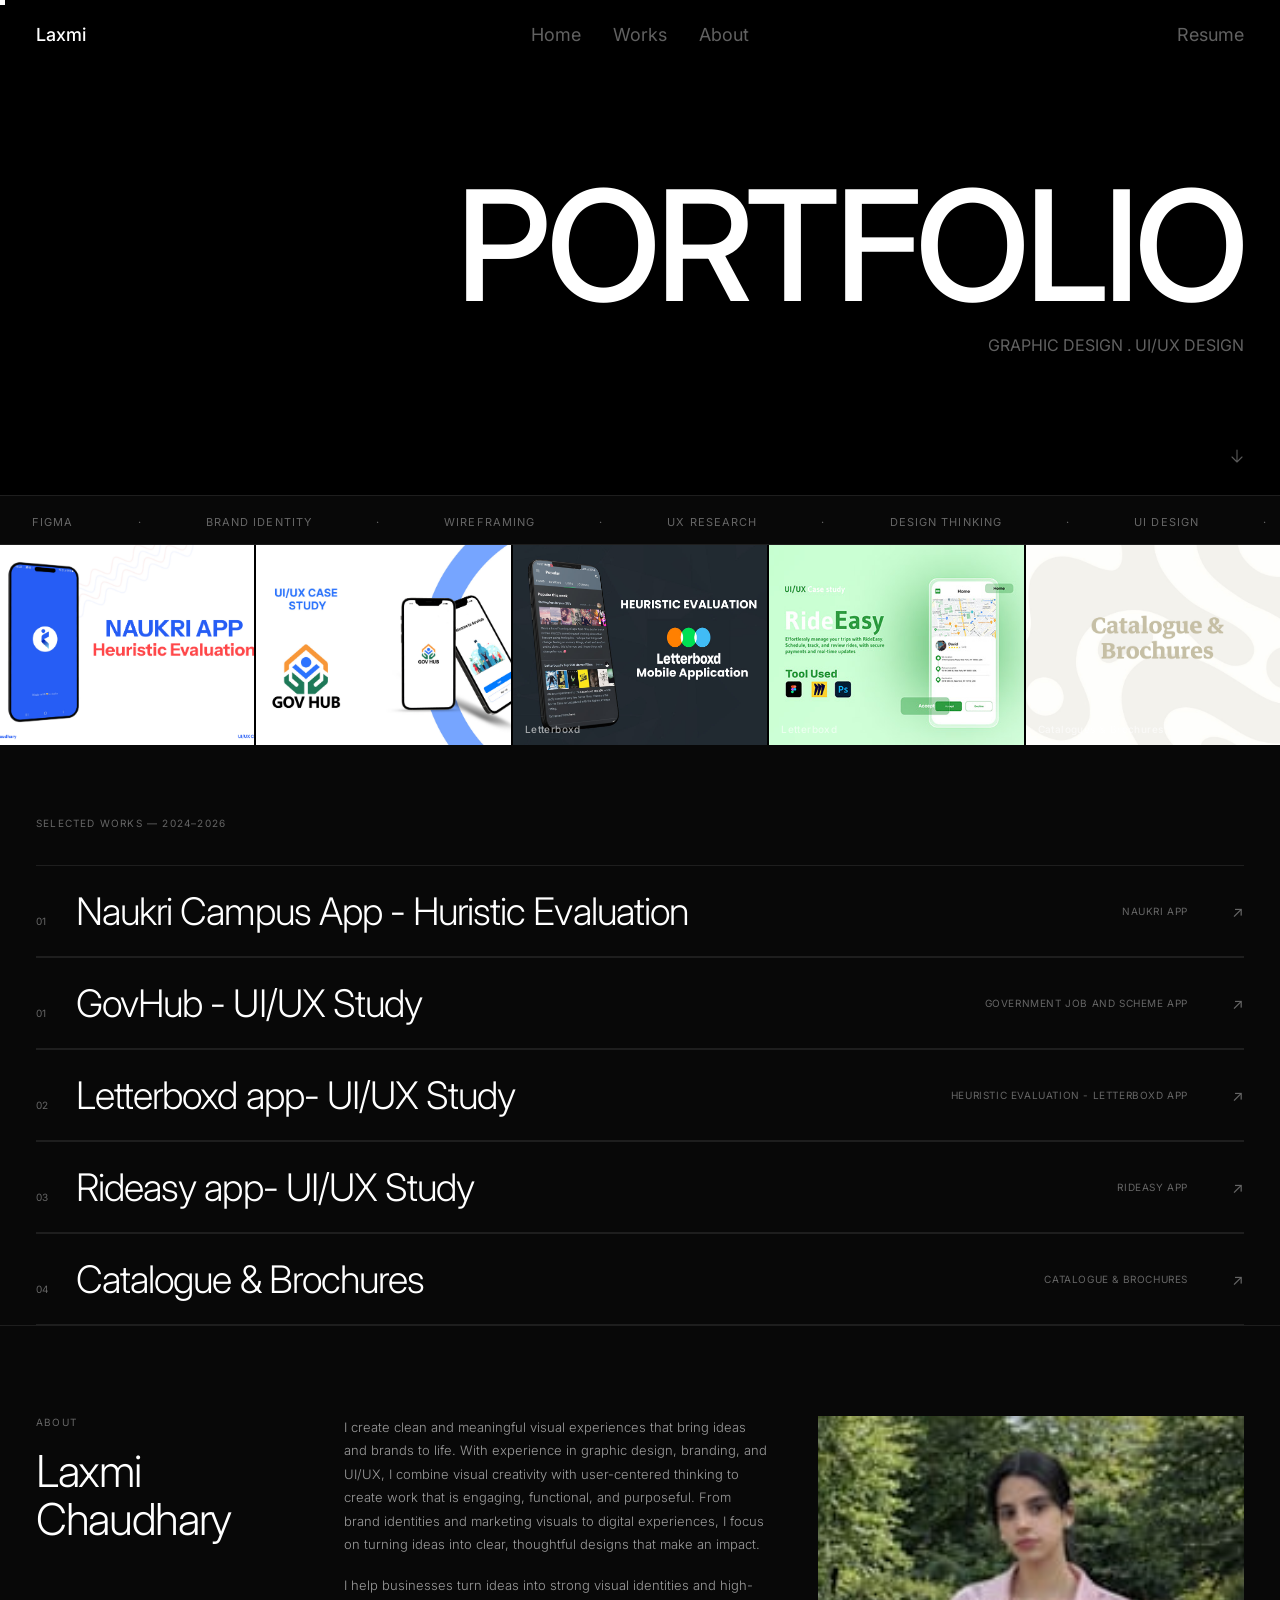
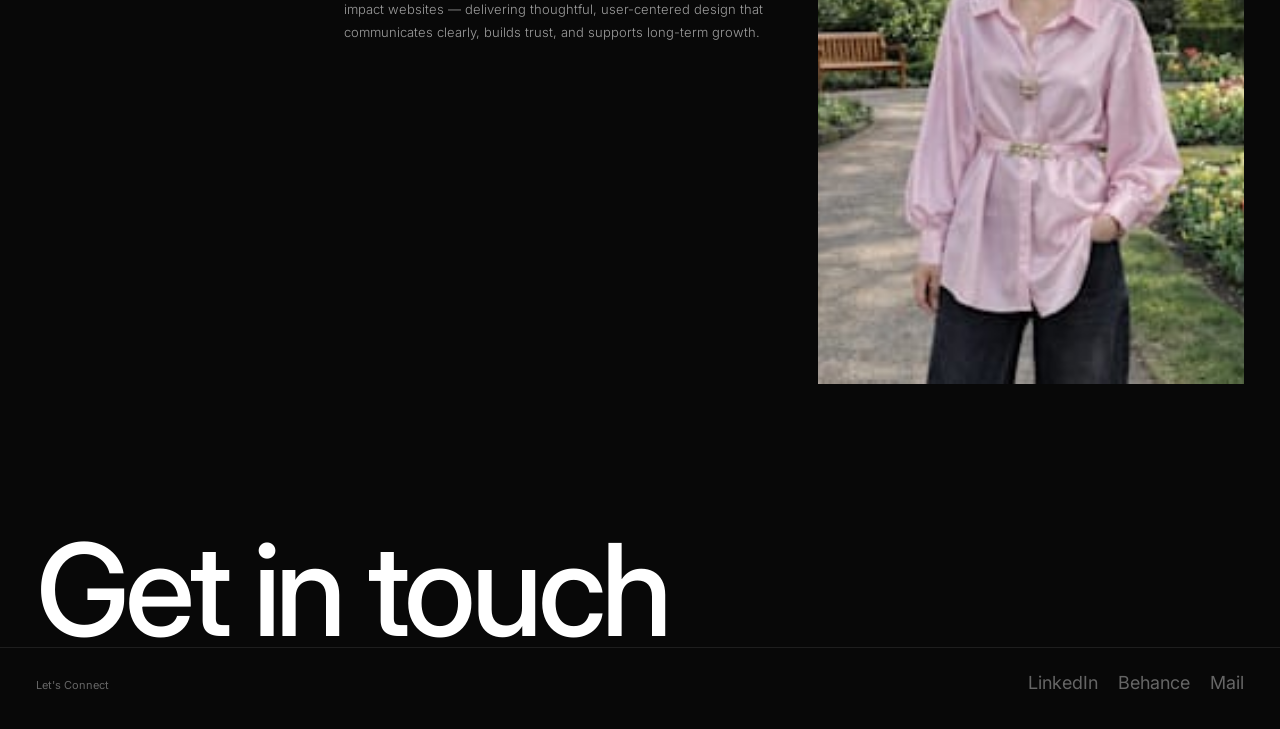
==== commit 6e2ce7fd: "main" ====
--- a/index.html
+++ b/index.html
@@ -24,7 +24,8 @@
       <li><a href="#works">Works</a></li>
       <li><a href="#about">About</a></li>
     </ul>
-    <a href="#contact" class="n-cta">Let's talk</a>
+    <a href="Laxmi_Chaudhary_Resume.pdf" target="_blank" class="n-cta">Resume</a>
+
   </nav>
 
   <!-- ─── HERO ──────────────────────────────────────── -->
